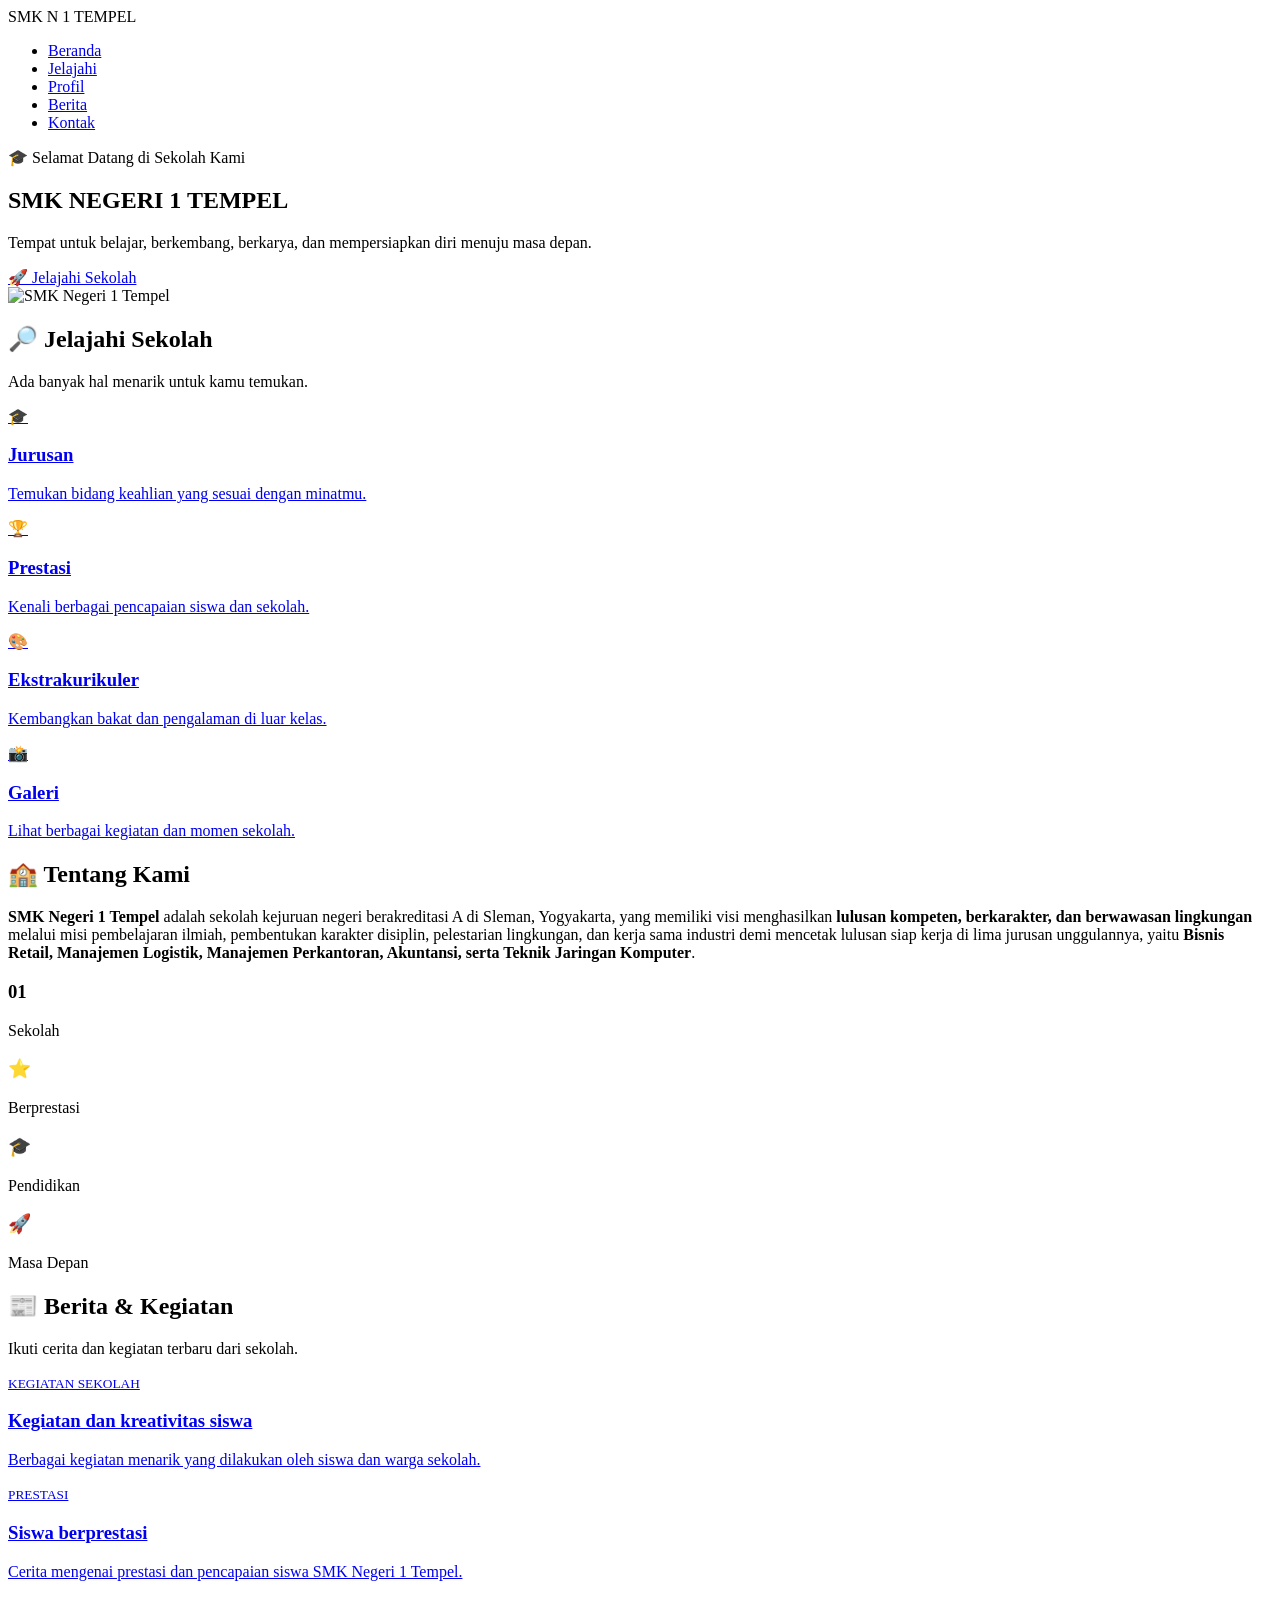
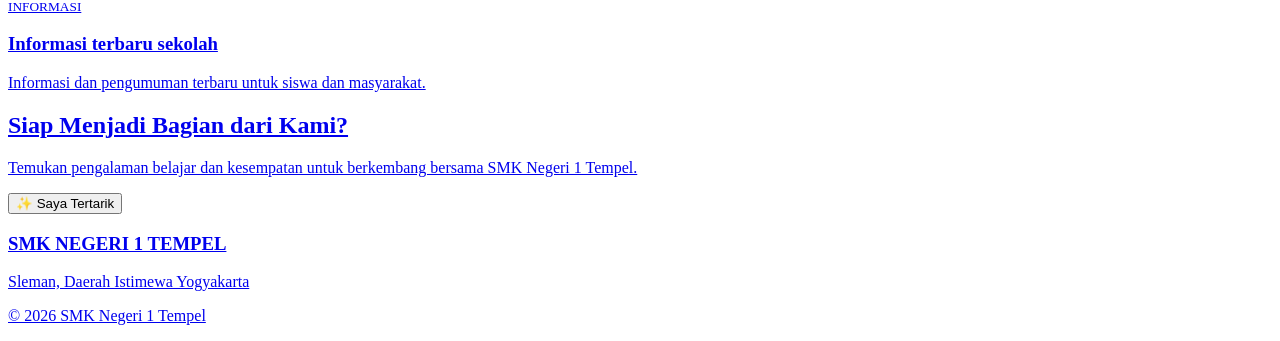
==== index.html @ 63d3ef09 "Rename vs code/index.html to index.html" ====
<!DOCTYPE html>
<html lang="id">
<head>
    <meta charset="UTF-8">
    <meta name="viewport" content="width=device-width, initial-scale=1.0">
    <link rel="stylesheet" href="style.css">
    <title>SMK Negeri 1 Tempel</title>
</head>

<body>
    <nav>
        <div class="logo-text">
            SMK N 1 <span>TEMPEL</span>
        </div>

        <ul>
            <li><a href="#beranda">Beranda</a></li>
            <li><a href="#jelajahi">Jelajahi</a></li>
            <li><a href="#profil">Profil</a></li>
            <li><a href="#berita">Berita</a></li>
            <li><a href="#kontak">Kontak</a></li>
        </ul>
    </nav>


    <section class="hero" id="beranda">

        <div class="hero-text">

            <div class="badge">
                🎓 Selamat Datang di Sekolah Kami
            </div>

            <h1>
                SMK NEGERI
                <span>1 TEMPEL</span>
            </h1>

            <p>
                Tempat untuk belajar, berkembang, berkarya,
                dan mempersiapkan diri menuju masa depan.
            </p>

            <a href="#jelajahi" class="button">
                🚀 Jelajahi Sekolah
            </a>

        </div>

        <div class="hero-card">
            <img src="smkn1tempel.webp" alt="SMK Negeri 1 Tempel">
        </div>

    </section>


    <!-- JELAJAHI -->
    <section id="jelajahi">

        <div class="section-title">

            <h2>🔎 Jelajahi Sekolah</h2>

            <p>
                Ada banyak hal menarik untuk kamu temukan.
            </p>

        </div>

        <div class="cards">

            <div class="card">
                <a href="jurusan.html">
                <div class="icon">🎓</div>

                <h3>Jurusan</h3>

                <p>
                    Temukan bidang keahlian yang sesuai dengan minatmu.
                </p>
                </a>
            </div>


            <div class="card">
                <a href="prestasi.html">
                <div class="icon">🏆</div>

                <h3>Prestasi</h3>

                <p>
                    Kenali berbagai pencapaian siswa dan sekolah.
                </p>

                </a>
            </div>


            <div class="card">
                <a href="ekstrakurikuler.html">
                <div class="icon">🎨</div>

                <h3>Ekstrakurikuler</h3>

                <p>
                    Kembangkan bakat dan pengalaman di luar kelas.
                </p>

                </a>
            </div>


            <div class="card">
                <a href="galeri.html">
                <div class="icon">📸</div>

                <h3>Galeri</h3>

                <p>
                    Lihat berbagai kegiatan dan momen sekolah.
                </p>
                </a>
            </div>

        </div>

    </section>


    <!-- PROFIL -->
    <section class="about" id="profil">

        <div class="section-title">

            <h2>🏫 Tentang Kami</h2>

        </div>

        <div class="about-content">

            <p>
                <strong>SMK Negeri 1 Tempel</strong> adalah sekolah kejuruan negeri berakreditasi A di Sleman, Yogyakarta, yang memiliki visi menghasilkan <strong>lulusan kompeten, berkarakter, dan berwawasan lingkungan</strong> melalui misi pembelajaran ilmiah, pembentukan karakter disiplin, pelestarian lingkungan, dan kerja sama industri demi mencetak lulusan siap kerja di lima jurusan unggulannya, yaitu <strong>Bisnis Retail, Manajemen Logistik, Manajemen Perkantoran, Akuntansi, serta Teknik Jaringan Komputer</strong>.
            </p>

        </div>


        <div class="stats">

            <div class="stat">
                <h3>01</h3>
                <p>Sekolah</p>
            </div>

            <div class="stat">
                <h3>⭐</h3>
                <p>Berprestasi</p>
            </div>

            <div class="stat">
                <h3>🎓</h3>
                <p>Pendidikan</p>
            </div>

            <div class="stat">
                <h3>🚀</h3>
                <p>Masa Depan</p>
            </div>

        </div>

    </section>


    <!-- BERITA -->
    <section id="berita">

        <div class="section-title">

            <h2>📰 Berita & Kegiatan</h2>

            <p>
                Ikuti cerita dan kegiatan terbaru dari sekolah.
            </p>

        </div>


        <div class="news">

            <div class="news-card">
                <a href="#kegiatan-sekolah">

                <small>KEGIATAN SEKOLAH</small>

                <h3>
                    Kegiatan dan kreativitas siswa
                </h3>

                <p>
                    Berbagai kegiatan menarik yang dilakukan
                    oleh siswa dan warga sekolah.
                </p>
                </a>
            </div>


            <div class="news-card">
                <a href="#prestasi-siswa">

                <small>PRESTASI</small>

                <h3>
                    Siswa berprestasi
                </h3>

                <p>
                    Cerita mengenai prestasi dan pencapaian
                    siswa SMK Negeri 1 Tempel.
                </p>

            </div>


            <div class="news-card">
                <a href="#informasi-sekolah">

                <small>INFORMASI</small>

                <h3>
                    Informasi terbaru sekolah
                </h3>

                <p>
                    Informasi dan pengumuman terbaru
                    untuk siswa dan masyarakat.
                </p>

            </div>

        </div>

    </section>


    <!-- CTA -->
    <div class="cta" id="kontak">

        <h2>Siap Menjadi Bagian dari Kami?</h2>

        <p>
            Temukan pengalaman belajar dan kesempatan
            untuk berkembang bersama SMK Negeri 1 Tempel.
        </p>

        <button class="button" onclick="showMessage('Terima kasih sudah tertarik dengan SMK Negeri 1 Tempel! 🚀')">
            ✨ Saya Tertarik
        </button>

    </div>


    <!-- FOOTER -->
    <footer>

        <h3>SMK NEGERI 1 TEMPEL</h3>

        <p>
            Sleman, Daerah Istimewa Yogyakarta
        </p>

        <p>
            © 2026 SMK Negeri 1 Tempel
        </p>

    </footer>


    <!-- JAVASCRIPT -->
    <script>

        function showMessage(message) {
            alert(message);
        }

    </script>

</body>
</html>
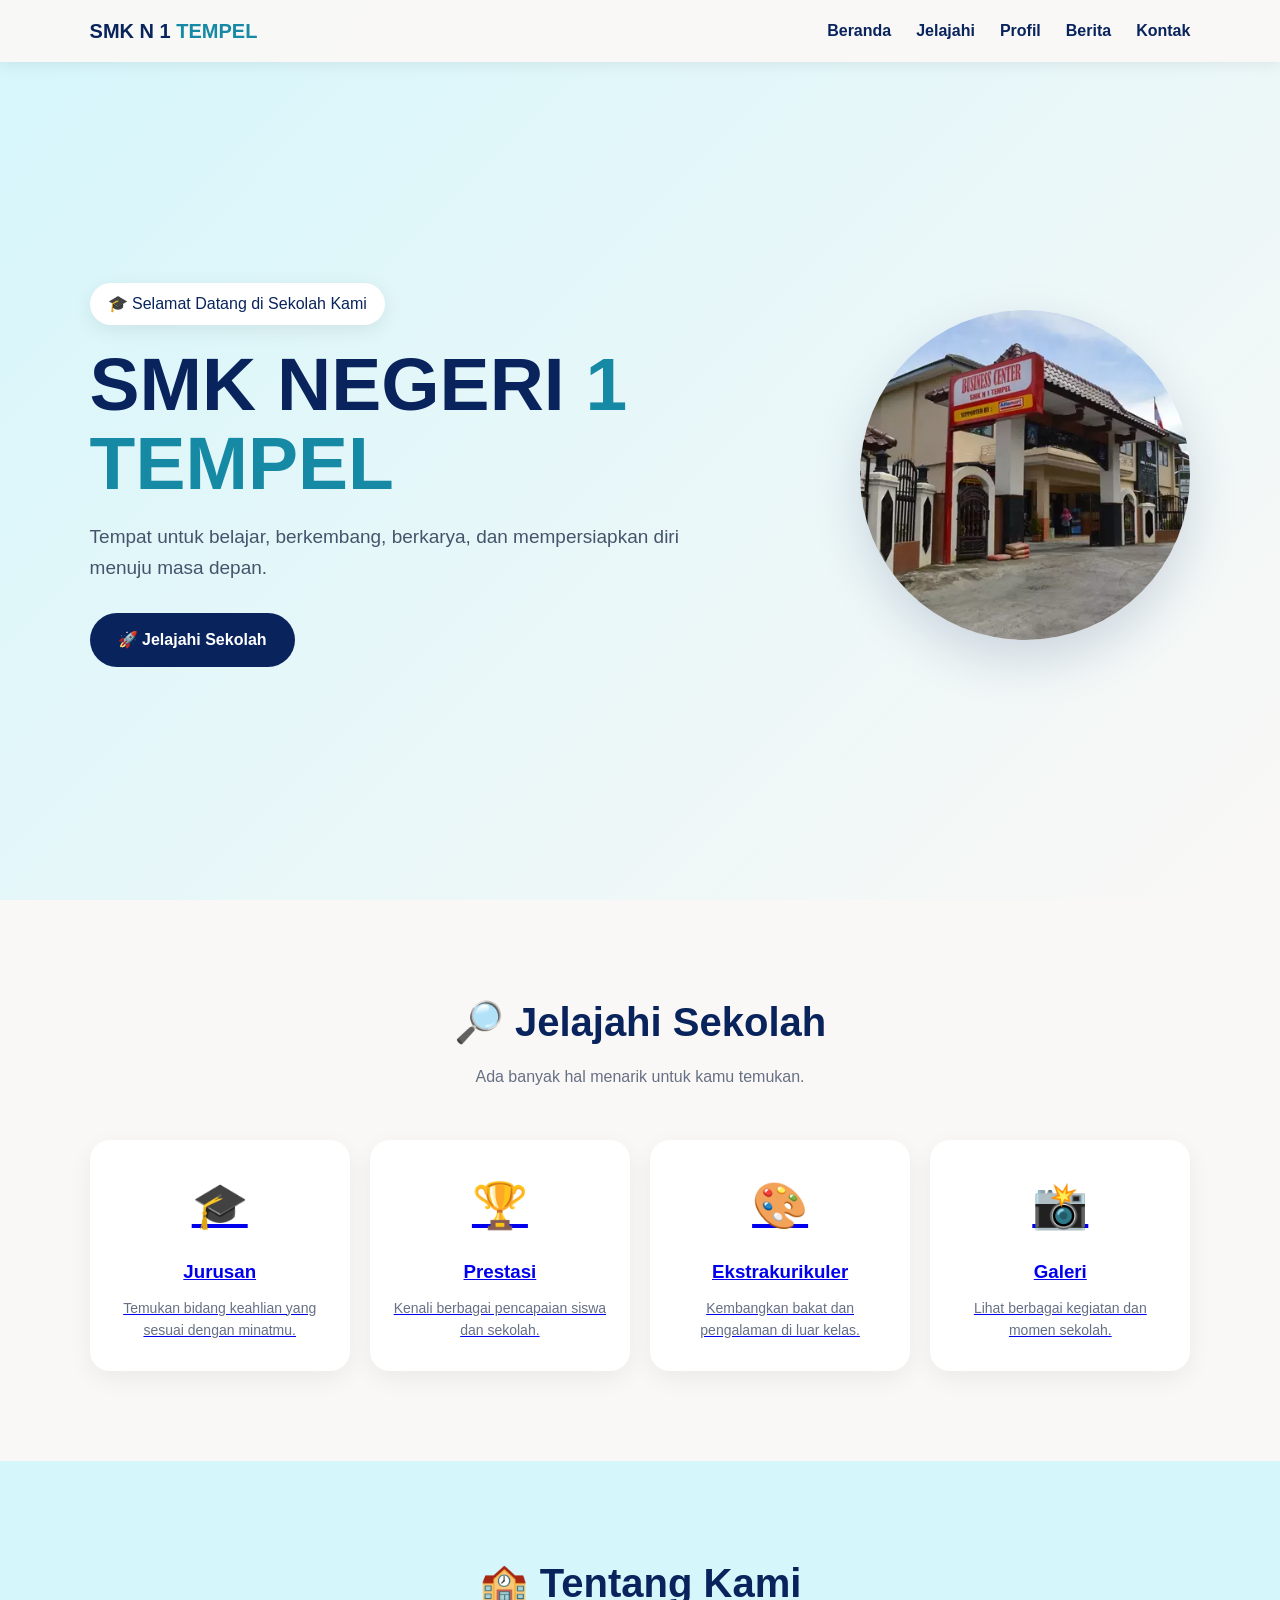
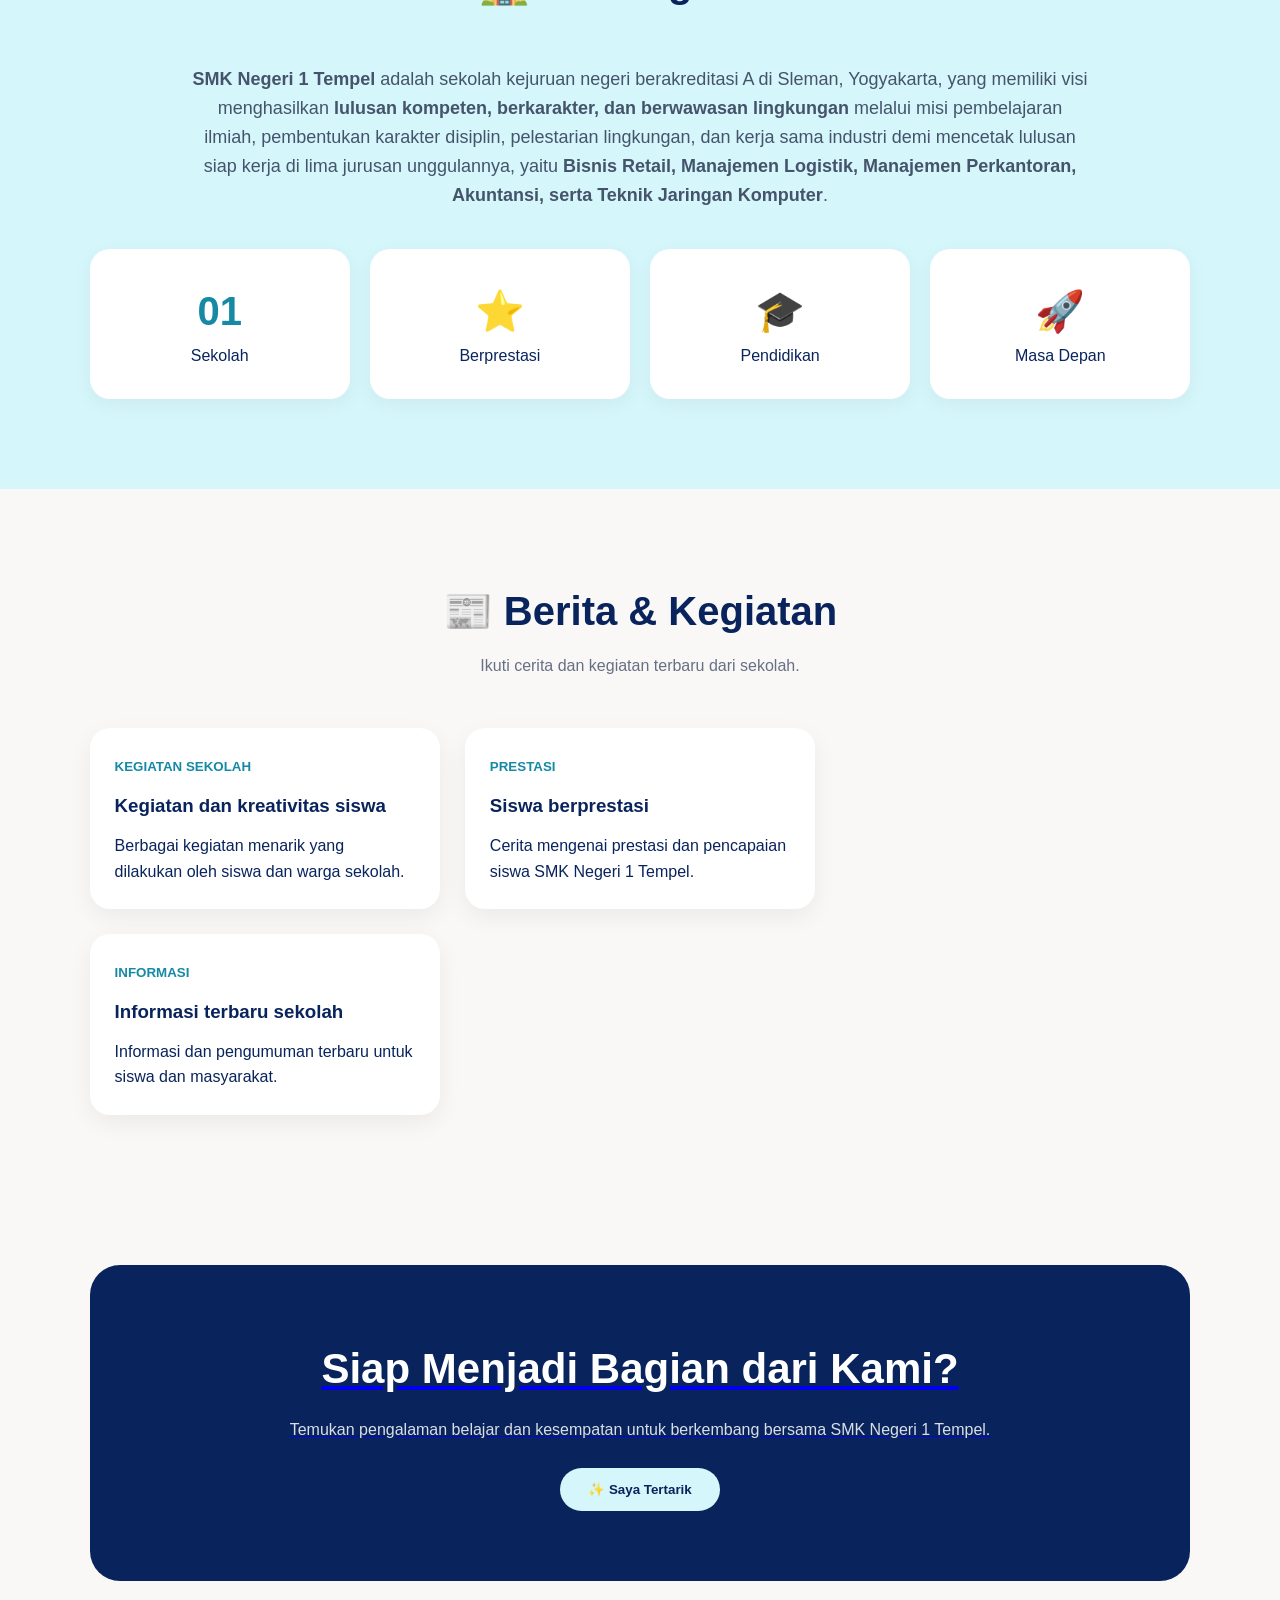
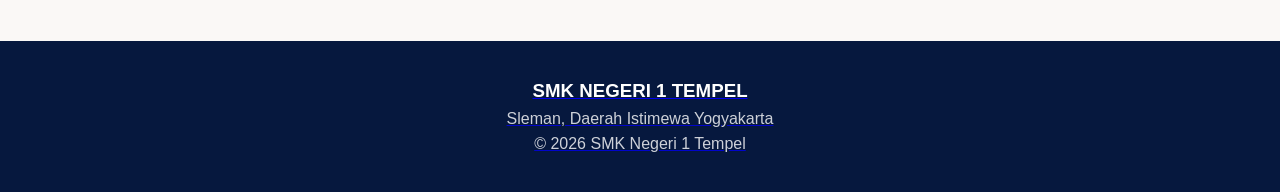
==== commit 06e98e39: "Update index.html" ====
--- a/index.html
+++ b/index.html
@@ -70,7 +70,7 @@
         <div class="cards">
 
             <div class="card">
-                <a href="jurusan.html">
+                <a href="#jurusan.html">
                 <div class="icon">🎓</div>
 
                 <h3>Jurusan</h3>
@@ -83,7 +83,7 @@
 
 
             <div class="card">
-                <a href="prestasi.html">
+                <a href="#prestasi.html">
                 <div class="icon">🏆</div>
 
                 <h3>Prestasi</h3>
@@ -97,7 +97,7 @@
 
 
             <div class="card">
-                <a href="ekstrakurikuler.html">
+                <a href="#ekstrakurikuler.html">
                 <div class="icon">🎨</div>
 
                 <h3>Ekstrakurikuler</h3>
@@ -111,7 +111,7 @@
 
 
             <div class="card">
-                <a href="galeri.html">
+                <a href="#galeri.html">
                 <div class="icon">📸</div>
 
                 <h3>Galeri</h3>
--- a/style.css
+++ b/style.css
@@ -0,0 +1,358 @@
+ * {
+            margin: 0;
+            padding: 0;
+            box-sizing: border-box;
+            scroll-behavior: smooth;
+        }
+
+        body {
+            font-family: Arial, sans-serif;
+            background: #FAF8F6;
+            color: #09245c;
+            line-height: 1.6;
+        }
+
+        /* NAVBAR */
+        nav {
+            position: fixed;
+            top: 0;
+            width: 100%;
+            background: rgba(250, 248, 246, 0.95);
+            backdrop-filter: blur(10px);
+            padding: 15px 7%;
+            display: flex;
+            justify-content: space-between;
+            align-items: center;
+            z-index: 1000;
+            box-shadow: 0 2px 15px rgba(0,0,0,0.08);
+        }
+
+        .logo-text {
+            font-size: 20px;
+            font-weight: bold;
+        }
+
+        .logo-text span {
+            color: #1689a5;
+        }
+
+        nav ul {
+            display: flex;
+            gap: 25px;
+            list-style: none;
+        }
+
+        nav a {
+            position: relative;
+            text-decoration: none;
+            color: #09245c;
+            font-weight: bold;
+            transition: color 0.3s ease;
+        }
+
+        nav a:hover {
+            color: #1689a5;
+        }
+
+        nav a::after {
+            content: '';
+            position: absolute;
+            width: 0;
+            height: 3px;
+            background: #1689a5;
+            left: 50%;
+            bottom: -7px;
+            transform: translateX(-50%);
+            transition: width 0.3s ease;
+            border-radius: 10px;
+        }
+
+        nav a:hover::after {
+            width: 100%;
+        }
+
+        /* HERO */
+        .hero {
+            min-height: 100vh;
+            padding: 130px 7% 80px;
+            display: flex;
+            align-items: center;
+            justify-content: space-between;
+            gap: 50px;
+            background: linear-gradient(135deg, #D5F6FB, #FAF8F6);
+        }
+
+        .hero-text {
+            max-width: 650px;
+        }
+
+        .badge {
+            display: inline-block;
+            background: white;
+            padding: 8px 18px;
+            border-radius: 30px;
+            margin-bottom: 20px;
+            box-shadow: 0 5px 20px rgba(0,0,0,0.08);
+        }
+
+        .hero h1 {
+            font-size: clamp(42px, 7vw, 75px);
+            line-height: 1.05;
+            margin-bottom: 20px;
+        }
+
+        .hero h1 span {
+            color: #1689a5;
+        }
+
+        .hero p {
+            font-size: 19px;
+            color: #45546b;
+            margin-bottom: 30px;
+        }
+
+        .button {
+            display: inline-block;
+            padding: 14px 28px;
+            background: #09245c;
+            color: white;
+            border-radius: 30px;
+            text-decoration: none;
+            font-weight: bold;
+            transition: 0.3s;
+            border: none;
+            cursor: pointer;
+        }
+
+        .button:hover {
+            transform: translateY(-4px);
+            background: #1689a5;
+            box-shadow: 0 10px 25px rgba(9,36,92,0.25);
+        }
+
+        .hero-card {
+            width: 330px;
+            height: 330px;
+            border-radius: 50%;
+            overflow: hidden;
+            background: white;
+            box-shadow: 0 20px 50px rgba(9,36,92,0.15);
+            animation: float 4s ease-in-out infinite;
+        }
+
+        .hero-card img {
+            width: 100%;
+            height: 100%;
+            object-fit: cover;
+            display: block;
+        }
+
+        @keyframes float {
+            0%, 100% {
+                transform: translateY(0);
+            }
+            50% {
+                transform: translateY(-15px);
+            }
+        }
+
+        /* SECTION */
+        section {
+            padding: 90px 7%;
+        }
+
+        .section-title {
+            text-align: center;
+            margin-bottom: 50px;
+        }
+
+        .section-title h2 {
+            font-size: 40px;
+            margin-bottom: 10px;
+        }
+
+        .section-title p {
+            color: #667085;
+        }
+
+        .news a {
+            text-decoration: none;
+            color: inherit;
+        }
+
+
+        /* EXPLORATION CARDS */
+        .cards {
+            display: grid;
+            grid-template-columns: repeat(4, 1fr);
+            gap: 20px;
+        }
+
+        .card {
+            background: white;
+            padding: 30px 20px;
+            border-radius: 20px;
+            text-align: center;
+            box-shadow: 0 8px 25px rgba(0,0,0,0.06);
+            transition: 0.3s;
+            cursor: pointer;
+        }
+
+        .card:hover {
+            transform: translateY(-10px);
+            box-shadow: 0 15px 35px rgba(0,0,0,0.12);
+        }
+
+        .card .icon {
+            font-size: 45px;
+            margin-bottom: 15px;
+        }
+
+        .card h3 {
+            margin-bottom: 10px;
+        }
+
+        .card p {
+            color: #667085;
+            font-size: 14px;
+        }
+
+        /* ABOUT */
+        .about {
+            background: #D5F6FB;
+        }
+
+        .about-content {
+            max-width: 900px;
+            margin: auto;
+            text-align: center;
+        }
+
+        .about-content p {
+            font-size: 18px;
+            color: #45546b;
+        }
+
+        /* STATISTICS */
+        .stats {
+            display: grid;
+            grid-template-columns: repeat(4, 1fr);
+            gap: 20px;
+            margin-top: 40px;
+        }
+
+        .stat {
+            background: white;
+            padding: 30px;
+            text-align: center;
+            border-radius: 20px;
+            box-shadow: 0 5px 20px rgba(0,0,0,0.05);
+        }
+
+        .stat h3 {
+            font-size: 40px;
+            color: #1689a5;
+        }
+
+        /* NEWS */
+        .news {
+            display: grid;
+            grid-template-columns: repeat(3, 1fr);
+            gap: 25px;
+        }
+
+        .news-card {
+            background: white;
+            padding: 25px;
+            border-radius: 20px;
+            box-shadow: 0 8px 25px rgba(0,0,0,0.06);
+            cursor: pointer;
+        }
+
+        .news-card small {
+            color: #1689a5;
+            font-weight: bold;
+        }
+
+        .news-card h3 {
+            margin: 12px 0;
+        }
+
+        /* CTA */
+        .cta {
+            text-align: center;
+            background: #09245c;
+            color: white;
+            border-radius: 30px;
+            margin: 60px 7%;
+            padding: 70px 20px;
+        }
+
+        .cta h2 {
+            font-size: 42px;
+            margin-bottom: 15px;
+        }
+
+        .cta p {
+            margin-bottom: 25px;
+            opacity: 0.85;
+        }
+
+        .cta .button {
+            background: #D5F6FB;
+            color: #09245c;
+        }
+
+        /* FOOTER */
+        footer {
+            background: #06183e;
+            color: white;
+            text-align: center;
+            padding: 35px 20px;
+        }
+
+        footer p {
+            opacity: 0.8;
+        }
+
+        /* MOBILE */
+        @media (max-width: 900px) {
+            nav ul {
+                display: none;
+            }
+
+            .hero {
+                flex-direction: column;
+                text-align: center;
+            }
+
+            .hero-card {
+                width: 250px;
+                height: 250px;
+                font-size: 70px;
+            }
+
+            .cards,
+            .stats {
+                grid-template-columns: repeat(2, 1fr);
+            }
+
+            .news {
+                grid-template-columns: 1fr;
+            }
+        }
+
+        @media (max-width: 550px) {
+            .cards,
+            .stats {
+                grid-template-columns: 1fr;
+            }
+
+            .hero h1 {
+                font-size: 43px;
+            }
+
+            .cta h2 {
+                font-size: 32px;
+            }
+        }
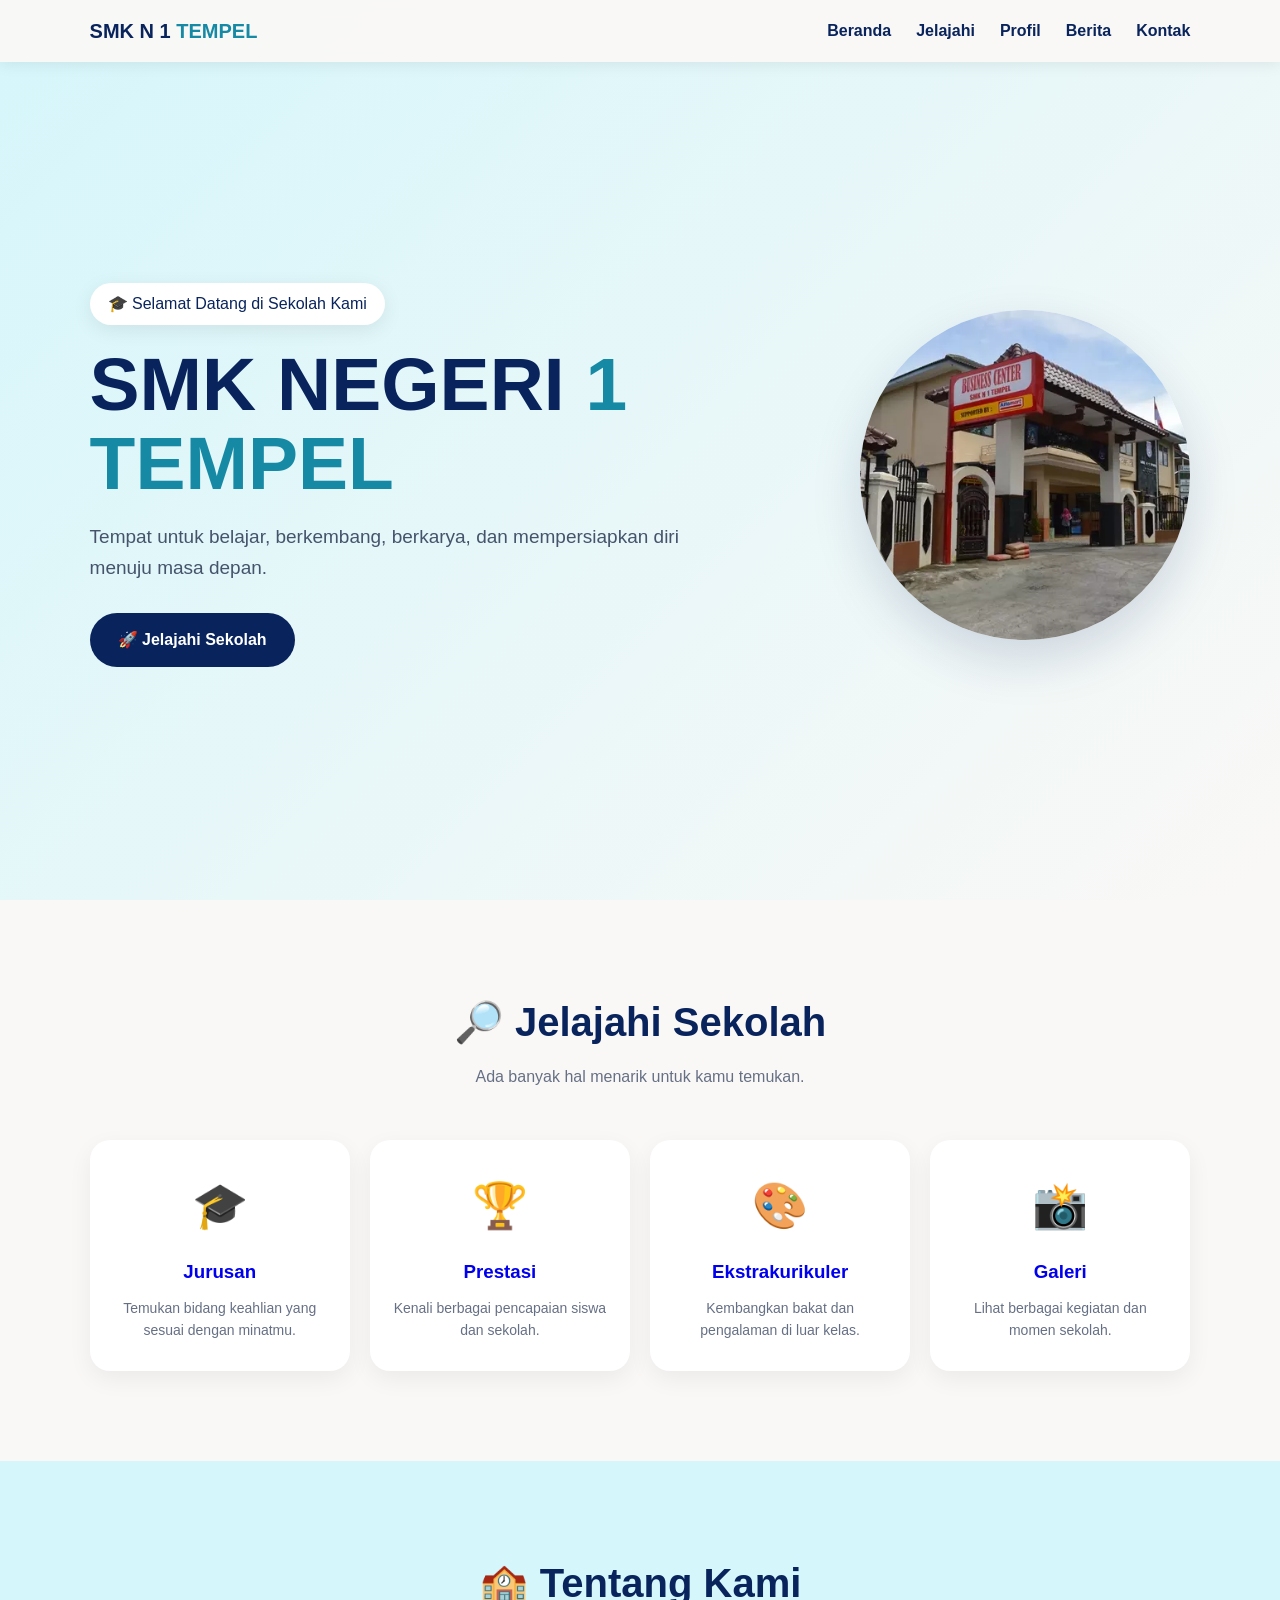
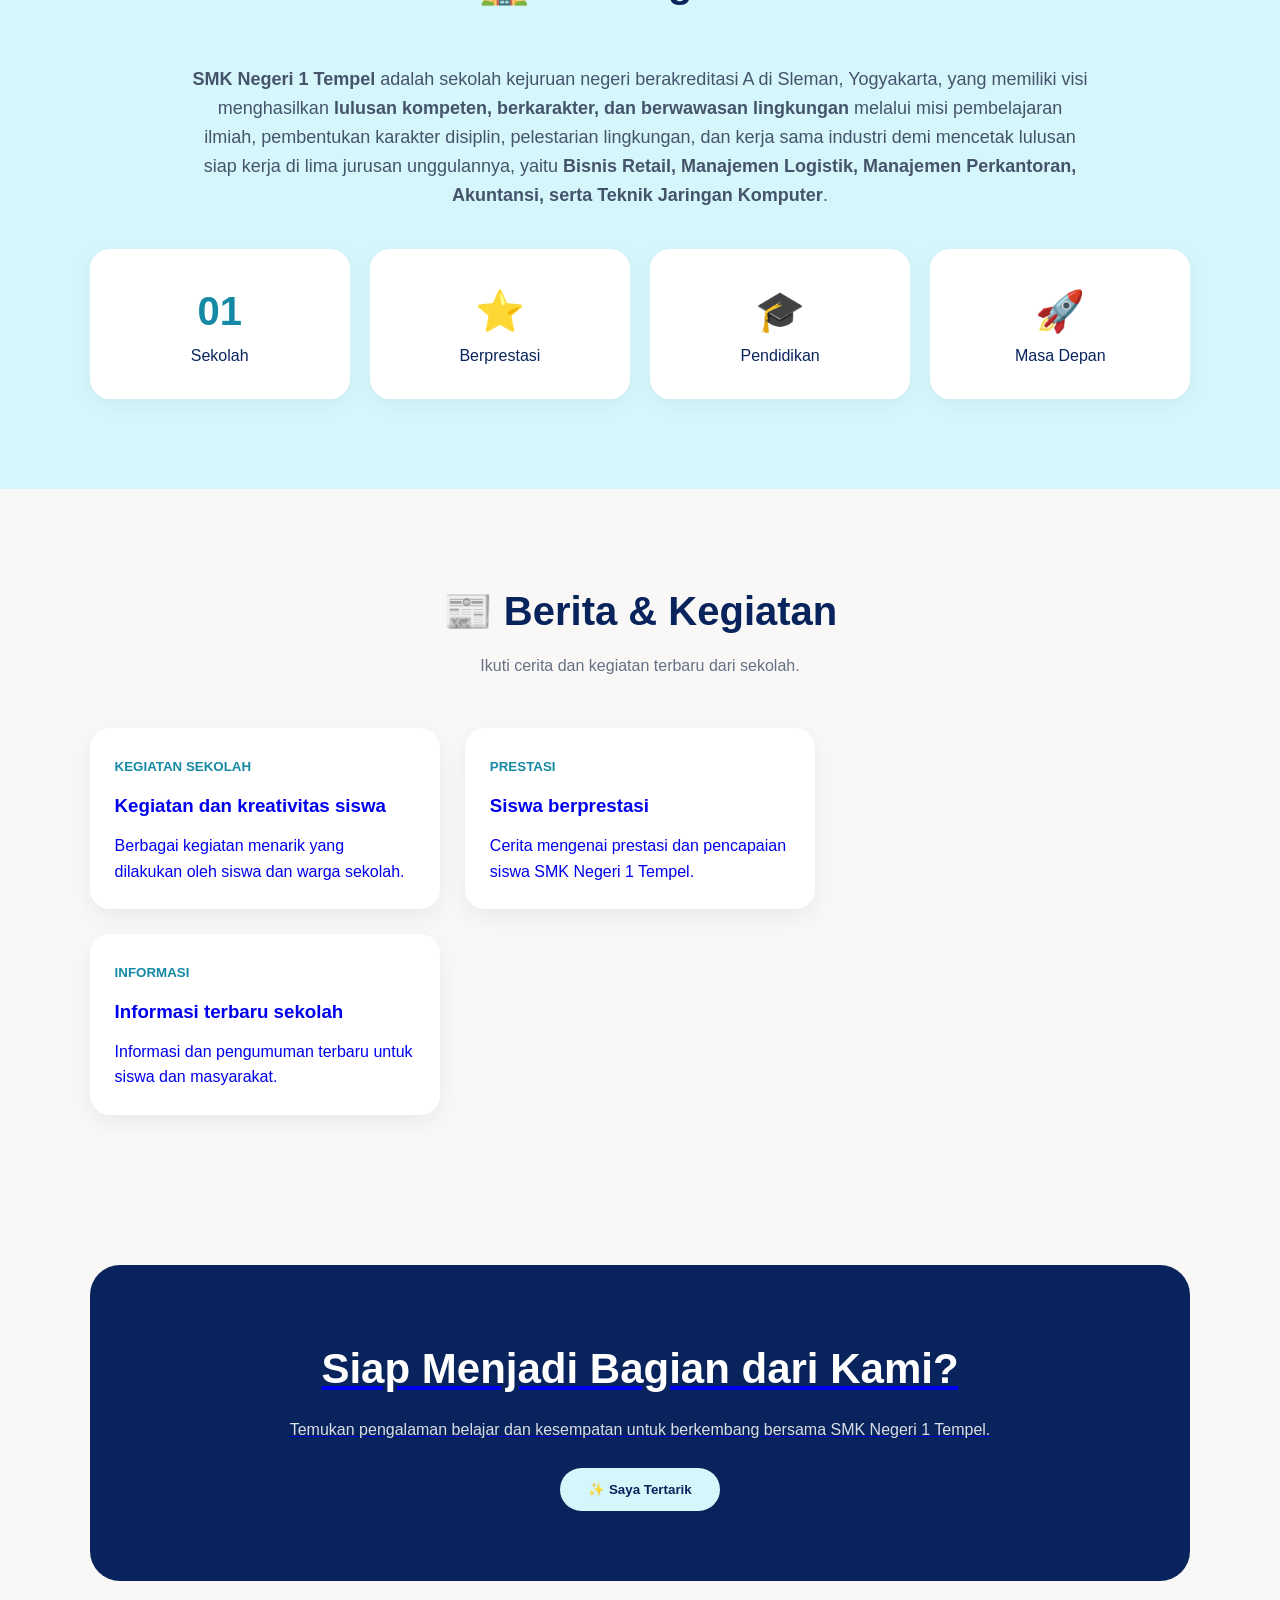
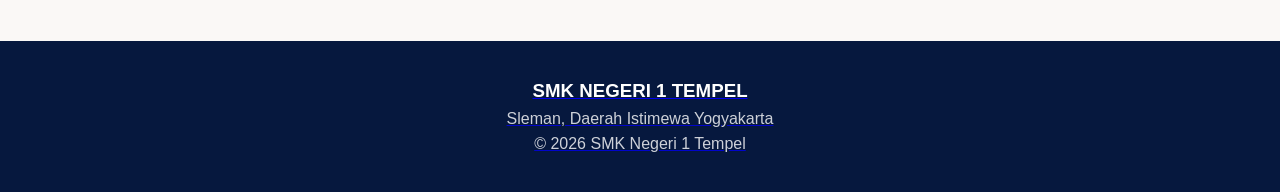
==== commit 5ec55e15: "Fix HTML encoding issues in index.html" ====
--- a/index.html
+++ b/index.html
@@ -189,7 +189,7 @@
         <div class="news">
 
             <div class="news-card">
-                <a href="#kegiatan-sekolah">
+                <a href="#kegiatan-sekolah.html">
 
                 <small>KEGIATAN SEKOLAH</small>
 
@@ -206,7 +206,7 @@
 
 
             <div class="news-card">
-                <a href="#prestasi-siswa">
+                <a href="#prestasi-siswa.html">
 
                 <small>PRESTASI</small>
 
@@ -223,7 +223,7 @@
 
 
             <div class="news-card">
-                <a href="#informasi-sekolah">
+                <a href="#informasi-sekolah.html">
 
                 <small>INFORMASI</small>
 
--- a/style.css
+++ b/style.css
@@ -146,7 +146,6 @@
             object-fit: cover;
             display: block;
         }
-
         @keyframes float {
             0%, 100% {
                 transform: translateY(0);
@@ -173,11 +172,6 @@
 
         .section-title p {
             color: #667085;
-        }
-
-        .news a {
-            text-decoration: none;
-            color: inherit;
         }
 
 
@@ -186,6 +180,12 @@
             display: grid;
             grid-template-columns: repeat(4, 1fr);
             gap: 20px;
+        }
+
+        .cards a,
+        .cards a h2,
+        .cards a p {
+            text-decoration: none;
         }
 
         .card {
@@ -261,6 +261,10 @@
             gap: 25px;
         }
 
+         .news a {
+            text-decoration: none;
+        }
+
         .news-card {
             background: white;
             padding: 25px;
